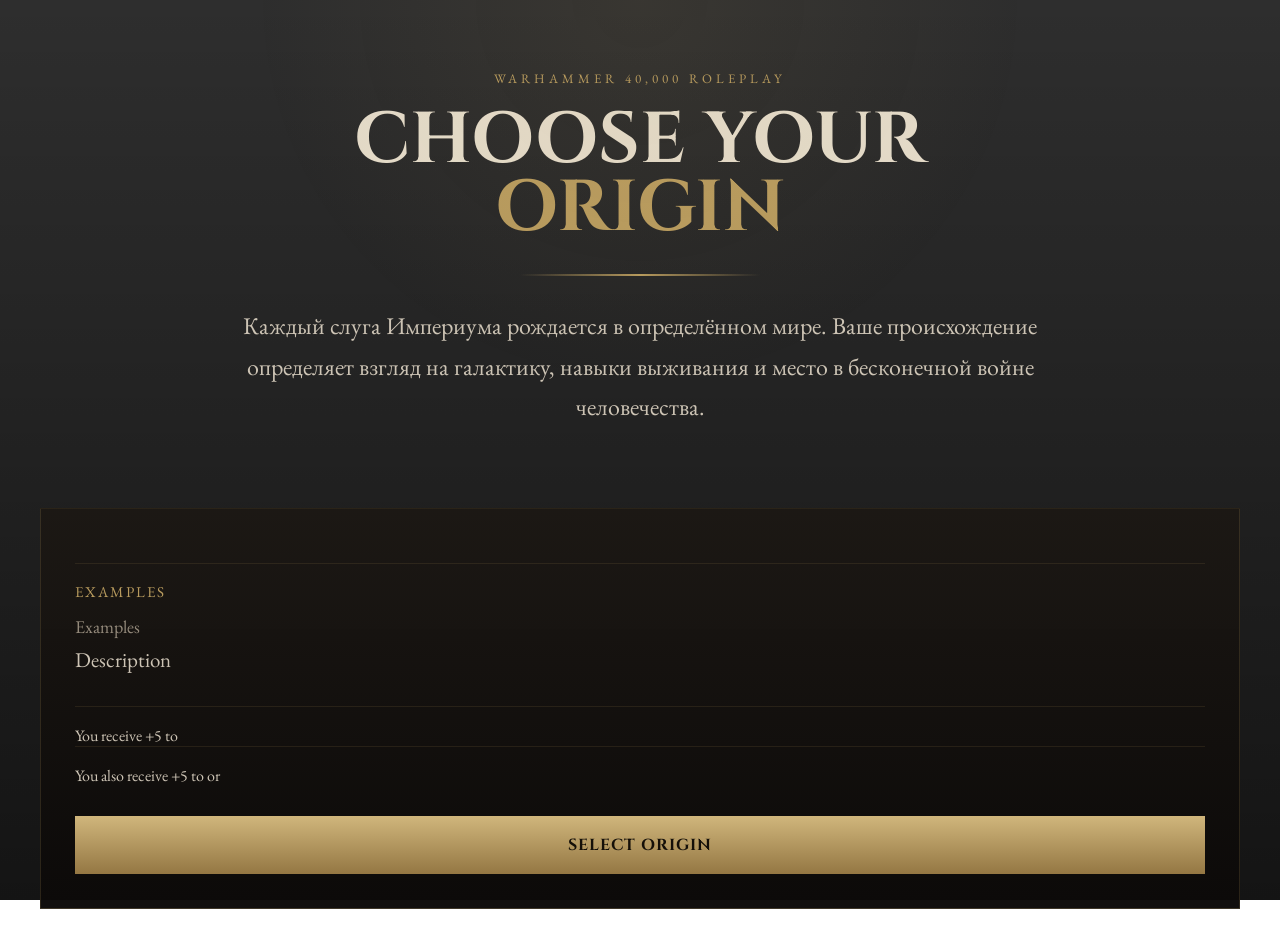
==== src/main/resources/templates/choose_your_origin.html @ 11296158 "Continuing to do IM CC" ====
<!DOCTYPE html>
<html lang="ru"
      xmlns:th="http://www.thymeleaf.org">
<head>
    <meta charset="UTF-8">
    <meta name="viewport" content="width=device-width, initial-scale=1.0">

    <title>Imperium Maledictum — Origin Selection</title>

    <link href="https://fonts.googleapis.com/css2?family=Cinzel:wght@400;600;700;800&family=EB+Garamond:wght@400;500;700&display=swap" rel="stylesheet">

    <style>

        :root{
            --bg:#090807;
            --panel:#15120f;
            --gold:#b89b5e;
            --gold-dark:#6b572d;
            --red:#6a1c18;
            --bone:#e4dbc9;
            --text:#cdc4b5;
            --muted:#948a7b;
            --line:rgba(184,155,94,0.18);
        }

        *{
            margin:0;
            padding:0;
            box-sizing:border-box;
        }

        body{
            background:
                    linear-gradient(rgba(0,0,0,0.82), rgba(0,0,0,0.92)),
                    url("https://images.unsplash.com/photo-1511818966892-d7d671e672a2?q=80&w=2200&auto=format&fit=crop");

            background-size:cover;
            background-position:center;
            background-attachment:fixed;

            color:var(--text);

            font-family:'EB Garamond',serif;

            min-height:100vh;
        }

        body::before{
            content:"";

            position:fixed;
            inset:0;

            background:
                    radial-gradient(circle at top,
                    rgba(184,155,94,0.08),
                    transparent 35%);

            pointer-events:none;
        }

        .noise{
            position:fixed;
            inset:0;

            background-image:url("https://www.transparenttextures.com/patterns/dark-leather.png");
            opacity:0.16;

            pointer-events:none;
        }

        /* ========================= */
        /* HEADER */
        /* ========================= */

        .header{
            text-align:center;

            padding:70px 20px 40px;
        }

        .eyebrow{
            color:var(--gold);

            letter-spacing:4px;
            text-transform:uppercase;

            font-size:13px;

            margin-bottom:20px;
        }

        h1{
            font-family:'Cinzel',serif;

            font-size:72px;
            line-height:0.95;

            color:var(--bone);

            text-transform:uppercase;

            margin-bottom:25px;
        }

        h1 span{
            color:var(--gold);
        }

        .subtitle{
            max-width:850px;
            margin:auto;

            color:var(--text);

            font-size:24px;
            line-height:1.7;
        }

        .separator{
            width:240px;
            height:2px;

            margin:30px auto;

            background:
                    linear-gradient(
                            90deg,
                            transparent,
                            var(--gold),
                            transparent
                    );
        }

        /* ========================= */
        /* ORIGIN GRID */
        /* ========================= */

        .container{
            width:100%;
            max-width:1500px;

            margin:auto;

            padding:40px;
        }

        .origin-grid{
            display:grid;

            grid-template-columns:repeat(auto-fit, minmax(350px, 1fr));

            gap:28px;
        }

        .origin-card{
            position:relative;

            background:
                    linear-gradient(
                            180deg,
                            rgba(28,24,20,0.96),
                            rgba(12,10,9,0.98)
                    );

            border:1px solid var(--line);

            padding:34px;

            transition:0.28s ease;

            overflow:hidden;

            min-height:360px;

            display:flex;
            flex-direction:column;
        }

        .origin-card::before{
            content:"";

            position:absolute;

            top:0;
            left:0;

            width:100%;
            height:4px;

            background:
                    linear-gradient(
                            90deg,
                            transparent,
                            var(--gold),
                            transparent
                    );

            opacity:0;
            transition:0.3s;
        }

        .origin-card:hover{
            transform:translateY(-8px);

            border-color:rgba(184,155,94,0.35);

            box-shadow:
                    0 0 30px rgba(0,0,0,0.45);
        }

        .origin-card:hover::before{
            opacity:1;
        }

        .origin-id{
            color:var(--muted);

            font-size:13px;

            letter-spacing:2px;

            text-transform:uppercase;

            margin-bottom:16px;
        }

        .origin-name{
            font-family:'Cinzel',serif;

            color:var(--gold);

            font-size:34px;

            margin-bottom:20px;

            line-height:1.1;
        }

        .origin-description{
            color:var(--text);

            font-size:21px;

            line-height:1.7;

            margin-bottom:28px;

            flex-grow:1;
        }

        .origin-examples{
            border-top:1px solid rgba(184,155,94,0.12);

            padding-top:18px;

            margin-top:auto;
        }

        .origin-examples-title{
            color:var(--gold);

            font-size:15px;

            letter-spacing:2px;

            text-transform:uppercase;

            margin-bottom:12px;
        }

        .origin-examples-text{
            color:var(--muted);

            font-size:18px;

            line-height:1.6;
        }

        /* ========================= */
        /* BUTTON */
        /* ========================= */

        .select-btn{
            width:100%;

            margin-top:30px;

            padding:18px 24px;

            border:none;

            cursor:pointer;

            font-family:'Cinzel',serif;

            font-size:16px;
            font-weight:700;

            letter-spacing:1px;

            color:#140f08;

            background:
                    linear-gradient(
                            180deg,
                            #d0b67c 0%,
                            #947743 100%
                    );

            transition:0.25s ease;
        }

        .select-btn:hover{
            transform:translateY(-3px);

            background:
                    linear-gradient(
                            180deg,
                            #e0c58b 0%,
                            #a17f48 100%
                    );
        }

        /* ========================= */
        /* RESPONSIVE */
        /* ========================= */

        @media(max-width:900px){

            h1{
                font-size:54px;
            }

            .subtitle{
                font-size:20px;
            }
        }

        @media(max-width:600px){

            .container{
                padding:20px;
            }

            h1{
                font-size:42px;
            }

            .origin-name{
                font-size:28px;
            }

            .origin-description{
                font-size:18px;
            }

            .origin-grid{
                grid-template-columns:1fr;
            }
        }

    </style>
</head>
<body>

<div class="noise"></div>

<!-- ========================= -->
<!-- HEADER -->
<!-- ========================= -->

<section class="header">

    <div class="eyebrow">
        WARHAMMER 40,000 ROLEPLAY
    </div>

    <h1>
        Choose Your<br>
        <span>Origin</span>
    </h1>

    <div class="separator"></div>

    <p class="subtitle">
        Каждый слуга Империума рождается в определённом мире.
        Ваше происхождение определяет взгляд на галактику,
        навыки выживания и место в бесконечной войне человечества.
    </p>

</section>

<!-- ========================= -->
<!-- ORIGIN LIST -->
<!-- ========================= -->

<div class="container">

    <div class="origin-grid">

        <!-- CARD -->
        <div class="origin-card"
             th:each="origin : ${listAllOrigins}">

            <div class="origin-name"
                 th:text="${origin.name}">
            </div>

            <div class="origin-examples">

                <div class="origin-examples-title">
                    Examples
                </div>

                <div class="origin-examples-text"
                     th:text="${origin.examples}">
                    Examples
                </div>

            </div>
            <div class="origin-description"
                 th:text="${origin.description}">
                Description
            </div>


            <div class="origin-examples" th:each="primeChar, iterStat: ${origin.primaryCharacteristsics}">
                <th:block th:if="${iterStat.first}">You receive +5 to </th:block>
                <th:block th:text="${primeChar.full_name}"></th:block>
            </div>


            <div class="origin-examples">
                <th:block th:each="secChar, iterStat: ${origin.secondaryCharacteristsics}">
                    <th:block th:if="${iterStat.first}">You also receive +5 to </th:block>
                    <th:block th:text="${secChar.full_name}"></th:block>
                    <th:block th:if="${!iterStat.last}"> or </th:block>
                </th:block>

            </div>

            <!-- SELECT BUTTON -->

            <form th:action="@{/character/origins}"
                  method="post">

                <input type="hidden"
                       name="originId"
                       th:value="${origin.id}">

                <button type="submit"
                        class="select-btn">

                    SELECT ORIGIN

                </button>

            </form>

        </div>

    </div>

</div>

</body>
</html>
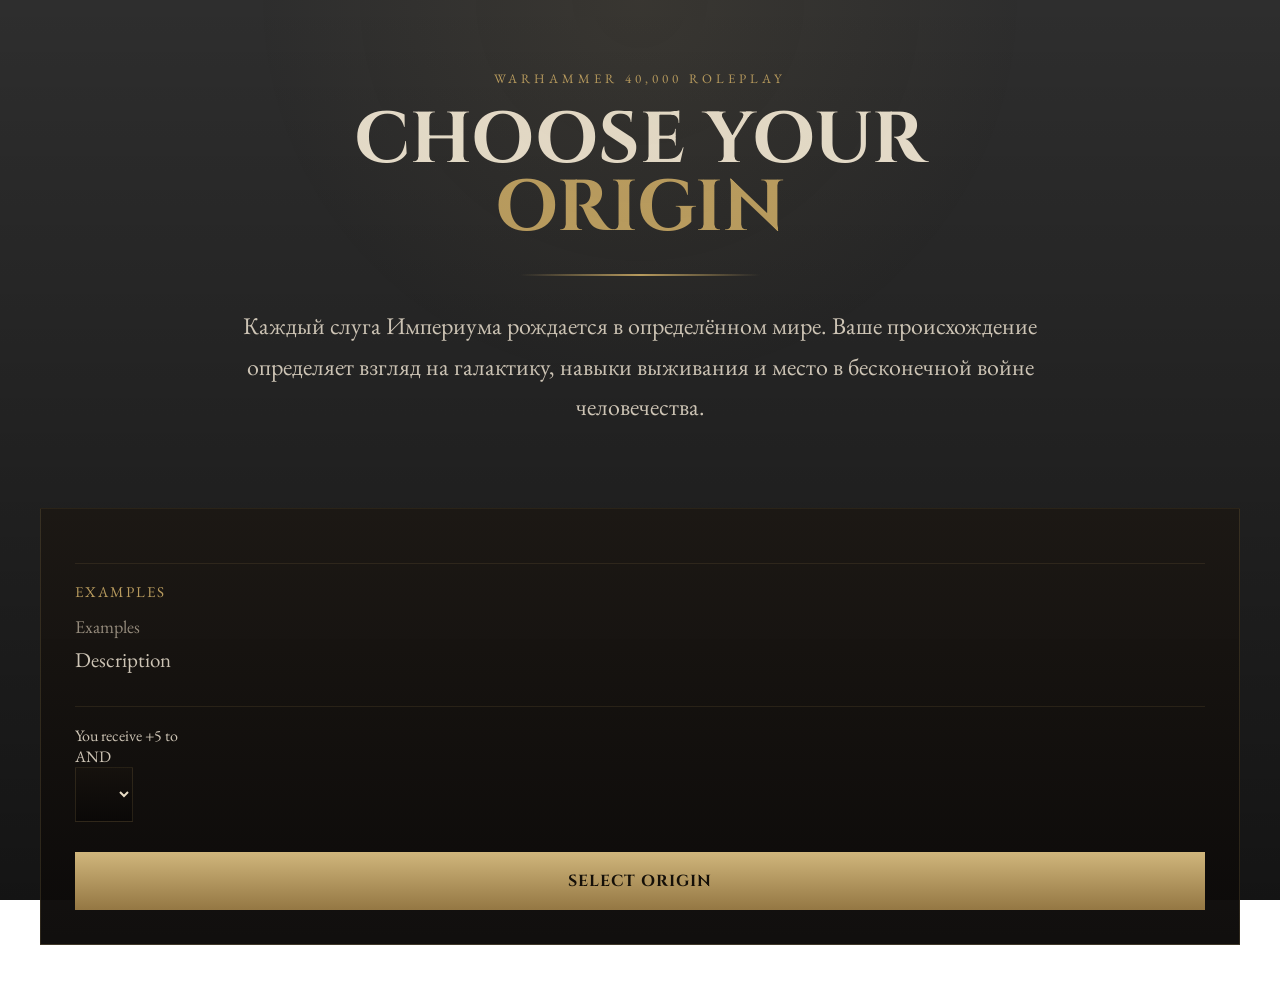
==== commit 326e8c99: "Continuing to do IM CC" ====
--- a/src/main/resources/templates/choose_your_origin.html
+++ b/src/main/resources/templates/choose_your_origin.html
@@ -58,7 +58,26 @@
 
             pointer-events:none;
         }
-
+        .origin-select{
+            padding:14px 18px;
+
+            background:
+                    linear-gradient(
+                            180deg,
+                            rgba(22,18,14,0.98),
+                            rgba(10,8,7,1)
+                    );
+
+            border:1px solid rgba(184,155,94,0.16);
+
+            color:#e7dcc5;
+
+            font-family:'EB Garamond',serif;
+
+            font-size:18px;
+
+            outline:none;
+        }
         .noise{
             position:fixed;
             inset:0;
@@ -431,24 +450,23 @@
             </div>
 
 
-            <div class="origin-examples">
-                <th:block th:each="secChar, iterStat: ${origin.secondaryCharacteristsics}">
-                    <th:block th:if="${iterStat.first}">You also receive +5 to </th:block>
-                    <th:block th:text="${secChar.full_name}"></th:block>
-                    <th:block th:if="${!iterStat.last}"> or </th:block>
-                </th:block>
-
-            </div>
+            AND
 
             <!-- SELECT BUTTON -->
 
-            <form th:action="@{/character/origins}"
-                  method="post">
-
+            <form th:action="@{/character/origins}" method="post">
+                <select class="origin-select" name="secondaryChar_ID">
+                    <option
+                            th:each="secChar, iterStat: ${origin.secondaryCharacteristsics}"
+                            th:value="${secChar.name}"
+                            th:text="${secChar.full_name}">
+                    </option>
+                </select>
                 <input type="hidden"
                        name="originId"
                        th:value="${origin.id}">
 
+
                 <button type="submit"
                         class="select-btn">
 
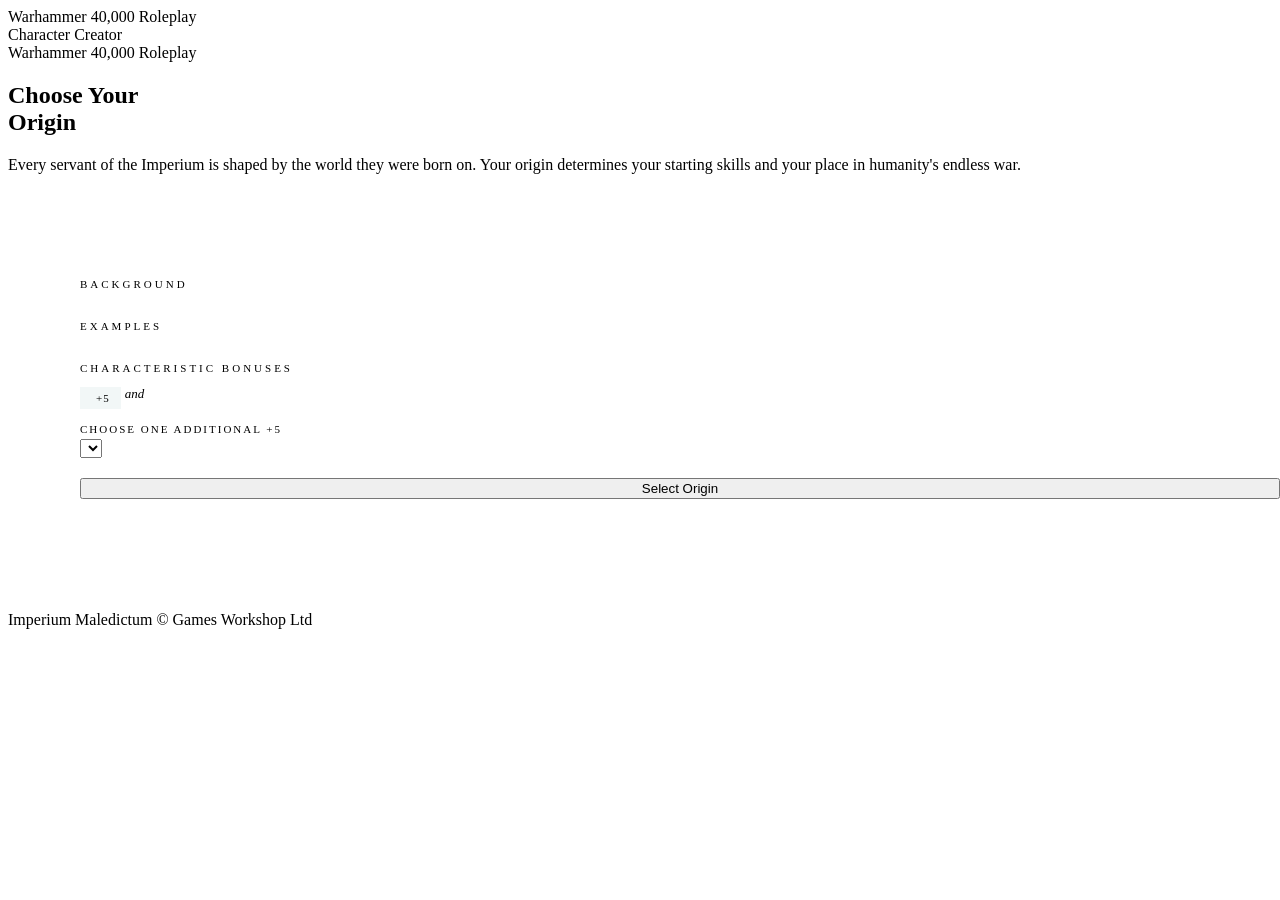
==== commit 3207e949: "Added Claude and finished my base. Need some polishing" ====
--- a/src/main/resources/templates/choose_your_origin.html
+++ b/src/main/resources/templates/choose_your_origin.html
@@ -1,486 +1,202 @@
 <!DOCTYPE html>
-<html lang="ru"
-      xmlns:th="http://www.thymeleaf.org">
+<html lang="ru" xmlns:th="http://www.thymeleaf.org">
 <head>
     <meta charset="UTF-8">
     <meta name="viewport" content="width=device-width, initial-scale=1.0">
-
     <title>Imperium Maledictum — Origin Selection</title>
-
-    <link href="https://fonts.googleapis.com/css2?family=Cinzel:wght@400;600;700;800&family=EB+Garamond:wght@400;500;700&display=swap" rel="stylesheet">
-
+    <link rel="stylesheet" th:href="@{/css/theme.css}">
     <style>
-
-        :root{
-            --bg:#090807;
-            --panel:#15120f;
-            --gold:#b89b5e;
-            --gold-dark:#6b572d;
-            --red:#6a1c18;
-            --bone:#e4dbc9;
-            --text:#cdc4b5;
-            --muted:#948a7b;
-            --line:rgba(184,155,94,0.18);
-        }
-
-        *{
-            margin:0;
-            padding:0;
-            box-sizing:border-box;
-        }
-
-        body{
-            background:
-                    linear-gradient(rgba(0,0,0,0.82), rgba(0,0,0,0.92)),
-                    url("https://images.unsplash.com/photo-1511818966892-d7d671e672a2?q=80&w=2200&auto=format&fit=crop");
-
-            background-size:cover;
-            background-position:center;
-            background-attachment:fixed;
-
-            color:var(--text);
-
-            font-family:'EB Garamond',serif;
-
-            min-height:100vh;
-        }
-
-        body::before{
-            content:"";
-
-            position:fixed;
-            inset:0;
-
-            background:
-                    radial-gradient(circle at top,
-                    rgba(184,155,94,0.08),
-                    transparent 35%);
-
-            pointer-events:none;
-        }
-        .origin-select{
-            padding:14px 18px;
-
-            background:
-                    linear-gradient(
-                            180deg,
-                            rgba(22,18,14,0.98),
-                            rgba(10,8,7,1)
-                    );
-
-            border:1px solid rgba(184,155,94,0.16);
-
-            color:#e7dcc5;
-
-            font-family:'EB Garamond',serif;
-
-            font-size:18px;
-
-            outline:none;
-        }
-        .noise{
-            position:fixed;
-            inset:0;
-
-            background-image:url("https://www.transparenttextures.com/patterns/dark-leather.png");
-            opacity:0.16;
-
-            pointer-events:none;
-        }
-
-        /* ========================= */
-        /* HEADER */
-        /* ========================= */
-
-        .header{
-            text-align:center;
-
-            padding:70px 20px 40px;
-        }
-
-        .eyebrow{
-            color:var(--gold);
-
-            letter-spacing:4px;
-            text-transform:uppercase;
-
-            font-size:13px;
-
-            margin-bottom:20px;
-        }
-
-        h1{
-            font-family:'Cinzel',serif;
-
-            font-size:72px;
-            line-height:0.95;
-
-            color:var(--bone);
-
-            text-transform:uppercase;
-
-            margin-bottom:25px;
-        }
-
-        h1 span{
-            color:var(--gold);
-        }
-
-        .subtitle{
-            max-width:850px;
-            margin:auto;
-
-            color:var(--text);
-
-            font-size:24px;
-            line-height:1.7;
-        }
-
-        .separator{
-            width:240px;
-            height:2px;
-
-            margin:30px auto;
-
-            background:
-                    linear-gradient(
-                            90deg,
-                            transparent,
-                            var(--gold),
-                            transparent
-                    );
-        }
-
-        /* ========================= */
-        /* ORIGIN GRID */
-        /* ========================= */
-
-        .container{
-            width:100%;
-            max-width:1500px;
-
-            margin:auto;
-
-            padding:40px;
-        }
-
-        .origin-grid{
-            display:grid;
-
-            grid-template-columns:repeat(auto-fit, minmax(350px, 1fr));
-
-            gap:28px;
-        }
-
-        .origin-card{
-            position:relative;
-
-            background:
-                    linear-gradient(
-                            180deg,
-                            rgba(28,24,20,0.96),
-                            rgba(12,10,9,0.98)
-                    );
-
-            border:1px solid var(--line);
-
-            padding:34px;
-
-            transition:0.28s ease;
-
-            overflow:hidden;
-
-            min-height:360px;
-
-            display:flex;
-            flex-direction:column;
-        }
-
-        .origin-card::before{
-            content:"";
-
-            position:absolute;
-
-            top:0;
-            left:0;
-
-            width:100%;
-            height:4px;
-
-            background:
-                    linear-gradient(
-                            90deg,
-                            transparent,
-                            var(--gold),
-                            transparent
-                    );
-
-            opacity:0;
-            transition:0.3s;
-        }
-
-        .origin-card:hover{
-            transform:translateY(-8px);
-
-            border-color:rgba(184,155,94,0.35);
-
-            box-shadow:
-                    0 0 30px rgba(0,0,0,0.45);
-        }
-
-        .origin-card:hover::before{
-            opacity:1;
-        }
-
-        .origin-id{
-            color:var(--muted);
-
-            font-size:13px;
-
-            letter-spacing:2px;
-
-            text-transform:uppercase;
-
-            margin-bottom:16px;
-        }
-
-        .origin-name{
-            font-family:'Cinzel',serif;
-
-            color:var(--gold);
-
-            font-size:34px;
-
-            margin-bottom:20px;
-
-            line-height:1.1;
-        }
-
-        .origin-description{
-            color:var(--text);
-
-            font-size:21px;
-
-            line-height:1.7;
-
-            margin-bottom:28px;
-
-            flex-grow:1;
-        }
-
-        .origin-examples{
-            border-top:1px solid rgba(184,155,94,0.12);
-
-            padding-top:18px;
-
-            margin-top:auto;
-        }
-
-        .origin-examples-title{
-            color:var(--gold);
-
-            font-size:15px;
-
-            letter-spacing:2px;
-
-            text-transform:uppercase;
-
-            margin-bottom:12px;
-        }
-
-        .origin-examples-text{
-            color:var(--muted);
-
-            font-size:18px;
-
-            line-height:1.6;
-        }
-
-        /* ========================= */
-        /* BUTTON */
-        /* ========================= */
-
-        .select-btn{
-            width:100%;
-
-            margin-top:30px;
-
-            padding:18px 24px;
-
-            border:none;
-
-            cursor:pointer;
-
-            font-family:'Cinzel',serif;
-
-            font-size:16px;
-            font-weight:700;
-
-            letter-spacing:1px;
-
-            color:#140f08;
-
-            background:
-                    linear-gradient(
-                            180deg,
-                            #d0b67c 0%,
-                            #947743 100%
-                    );
-
-            transition:0.25s ease;
-        }
-
-        .select-btn:hover{
-            transform:translateY(-3px);
-
-            background:
-                    linear-gradient(
-                            180deg,
-                            #e0c58b 0%,
-                            #a17f48 100%
-                    );
-        }
-
-        /* ========================= */
-        /* RESPONSIVE */
-        /* ========================= */
-
-        @media(max-width:900px){
-
-            h1{
-                font-size:54px;
-            }
-
-            .subtitle{
-                font-size:20px;
-            }
-        }
-
-        @media(max-width:600px){
-
-            .container{
-                padding:20px;
-            }
-
-            h1{
-                font-size:42px;
-            }
-
-            .origin-name{
-                font-size:28px;
-            }
-
-            .origin-description{
-                font-size:18px;
-            }
-
-            .origin-grid{
-                grid-template-columns:1fr;
-            }
-        }
-
+        .container {
+            width: 100%;
+            max-width: 1400px;
+            margin: auto;
+            padding: 36px 40px 80px;
+        }
+
+        .origin-grid {
+            display: grid;
+            grid-template-columns: repeat(auto-fit, minmax(420px, 1fr));
+            gap: 24px;
+        }
+
+        /* ── Card ── */
+        .origin-card {
+            display: flex;
+            flex-direction: column;
+            gap: 20px;
+            padding: 32px;
+            background: var(--panel);
+            border: 1px solid var(--line);
+            position: relative;
+            transition: 0.22s ease;
+            box-shadow: 0 2px 10px var(--shadow);
+        }
+
+        .origin-card::before {
+            content: "";
+            position: absolute;
+            top: 0; left: 0;
+            width: 100%; height: 3px;
+            background: linear-gradient(90deg, transparent, var(--red), transparent);
+            opacity: 0;
+            transition: opacity 0.22s;
+        }
+
+        .origin-card:hover { transform: translateY(-4px); border-color: var(--line-strong); box-shadow: 0 6px 22px var(--shadow); }
+        .origin-card:hover::before { opacity: 1; }
+
+        /* ── Name ── */
+        .origin-name {
+            font-family: 'Cinzel', serif;
+            font-size: 28px;
+            color: var(--ink);
+            line-height: 1.1;
+        }
+
+        /* ── Section title (same pattern as roles/factions) ── */
+        .section { display: flex; flex-direction: column; gap: 10px; }
+
+        .section-title {
+            font-family: 'Cinzel', serif;
+            color: var(--ink);
+            text-transform: uppercase;
+            letter-spacing: 3px;
+            font-size: 11px;
+            display: flex;
+            align-items: center;
+            gap: 10px;
+        }
+
+        .section-title::after { content: ""; flex: 1; height: 1px; background: var(--border); }
+
+        /* ── Characteristics ── */
+        .char-row {
+            display: flex;
+            flex-wrap: wrap;
+            align-items: center;
+            gap: 8px;
+        }
+
+        .char-tag {
+            display: inline-flex;
+            align-items: center;
+            gap: 5px;
+            padding: 5px 11px;
+            border: 1px solid var(--border-strong);
+            background: rgba(8,93,101,0.05);
+            font-size: 15px;
+            color: var(--ink);
+        }
+
+        .char-bonus {
+            font-family: 'Cinzel', serif;
+            font-size: 11px;
+            color: var(--red);
+            letter-spacing: 1px;
+        }
+
+        .char-sep {
+            font-size: 13px;
+            color: var(--muted);
+            font-style: italic;
+            user-select: none;
+        }
+
+        /* ── Secondary char select label ── */
+        .select-label {
+            font-family: 'Cinzel', serif;
+            font-size: 11px;
+            color: var(--muted);
+            text-transform: uppercase;
+            letter-spacing: 2px;
+            margin-bottom: 4px;
+            display: block;
+        }
     </style>
 </head>
 <body>
 
-<div class="noise"></div>
-
-<!-- ========================= -->
-<!-- HEADER -->
-<!-- ========================= -->
-
-<section class="header">
-
-    <div class="eyebrow">
-        WARHAMMER 40,000 ROLEPLAY
+<div class="topbar">
+    <span class="topbar-game">Warhammer 40,000 Roleplay</span>
+    <div class="topbar-divider"></div>
+    <span class="topbar-sub">Character Creator</span>
+</div>
+
+<section class="page-header">
+    <div class="eyebrow">Warhammer 40,000 Roleplay</div>
+    <h1>Choose Your<br><span>Origin</span></h1>
+    <div class="separator"></div>
+    <p class="subtitle">
+        Every servant of the Imperium is shaped by the world they were born on.
+        Your origin determines your starting skills and your place in humanity's endless war.
+    </p>
+</section>
+
+<div class="container">
+    <div class="origin-grid">
+
+        <form class="origin-card"
+              th:each="origin : ${listAllOrigins}"
+              th:action="@{/character/origins}"
+              method="post">
+
+            <input type="hidden" name="originId" th:value="${origin.id}">
+
+            <div class="origin-name" th:text="${origin.name}"></div>
+
+            <!-- Description -->
+            <div class="section">
+                <div class="section-title">Background</div>
+                <div class="description" th:text="${origin.description}"></div>
+            </div>
+
+            <!-- Examples -->
+            <div class="section" th:if="${origin.examples != null and !#strings.isEmpty(origin.examples)}">
+                <div class="section-title">Examples</div>
+                <div class="description" th:text="${origin.examples}"></div>
+            </div>
+
+            <!-- Characteristics -->
+            <div class="section">
+                <div class="section-title">Characteristic Bonuses</div>
+
+                <!-- Primary: fixed +5 -->
+                <div class="char-row">
+                    <th:block th:each="c, cs : ${origin.primaryCharacteristsics}">
+                        <div class="char-tag">
+                            <span th:text="${c.full_name}"></span>
+                            <span class="char-bonus">+5</span>
+                        </div>
+                        <span class="char-sep" th:if="${!cs.last}">and</span>
+                    </th:block>
+                </div>
+
+                <!-- Secondary: user picks one -->
+                <div style="margin-top: 4px;">
+                    <span class="select-label">Choose one additional +5</span>
+                    <select name="secondaryChar_ID">
+                        <option
+                            th:each="sc : ${origin.secondaryCharacteristsics}"
+                            th:value="${sc.name}"
+                            th:text="${sc.full_name}">
+                        </option>
+                    </select>
+                </div>
+            </div>
+
+            <button type="submit" class="select-btn" style="width: 100%; margin-top: auto;">
+                Select Origin
+            </button>
+
+        </form>
+
     </div>
-
-    <h1>
-        Choose Your<br>
-        <span>Origin</span>
-    </h1>
-
-    <div class="separator"></div>
-
-    <p class="subtitle">
-        Каждый слуга Империума рождается в определённом мире.
-        Ваше происхождение определяет взгляд на галактику,
-        навыки выживания и место в бесконечной войне человечества.
-    </p>
-
-</section>
-
-<!-- ========================= -->
-<!-- ORIGIN LIST -->
-<!-- ========================= -->
-
-<div class="container">
-
-    <div class="origin-grid">
-
-        <!-- CARD -->
-        <div class="origin-card"
-             th:each="origin : ${listAllOrigins}">
-
-            <div class="origin-name"
-                 th:text="${origin.name}">
-            </div>
-
-            <div class="origin-examples">
-
-                <div class="origin-examples-title">
-                    Examples
-                </div>
-
-                <div class="origin-examples-text"
-                     th:text="${origin.examples}">
-                    Examples
-                </div>
-
-            </div>
-            <div class="origin-description"
-                 th:text="${origin.description}">
-                Description
-            </div>
-
-
-            <div class="origin-examples" th:each="primeChar, iterStat: ${origin.primaryCharacteristsics}">
-                <th:block th:if="${iterStat.first}">You receive +5 to </th:block>
-                <th:block th:text="${primeChar.full_name}"></th:block>
-            </div>
-
-
-            AND
-
-            <!-- SELECT BUTTON -->
-
-            <form th:action="@{/character/origins}" method="post">
-                <select class="origin-select" name="secondaryChar_ID">
-                    <option
-                            th:each="secChar, iterStat: ${origin.secondaryCharacteristsics}"
-                            th:value="${secChar.name}"
-                            th:text="${secChar.full_name}">
-                    </option>
-                </select>
-                <input type="hidden"
-                       name="originId"
-                       th:value="${origin.id}">
-
-
-                <button type="submit"
-                        class="select-btn">
-
-                    SELECT ORIGIN
-
-                </button>
-
-            </form>
-
-        </div>
-
-    </div>
-
 </div>
+
+<footer>
+    <span class="footer-left">Imperium Maledictum</span>
+    <span class="footer-right">© Games Workshop Ltd</span>
+</footer>
 
 </body>
 </html>
